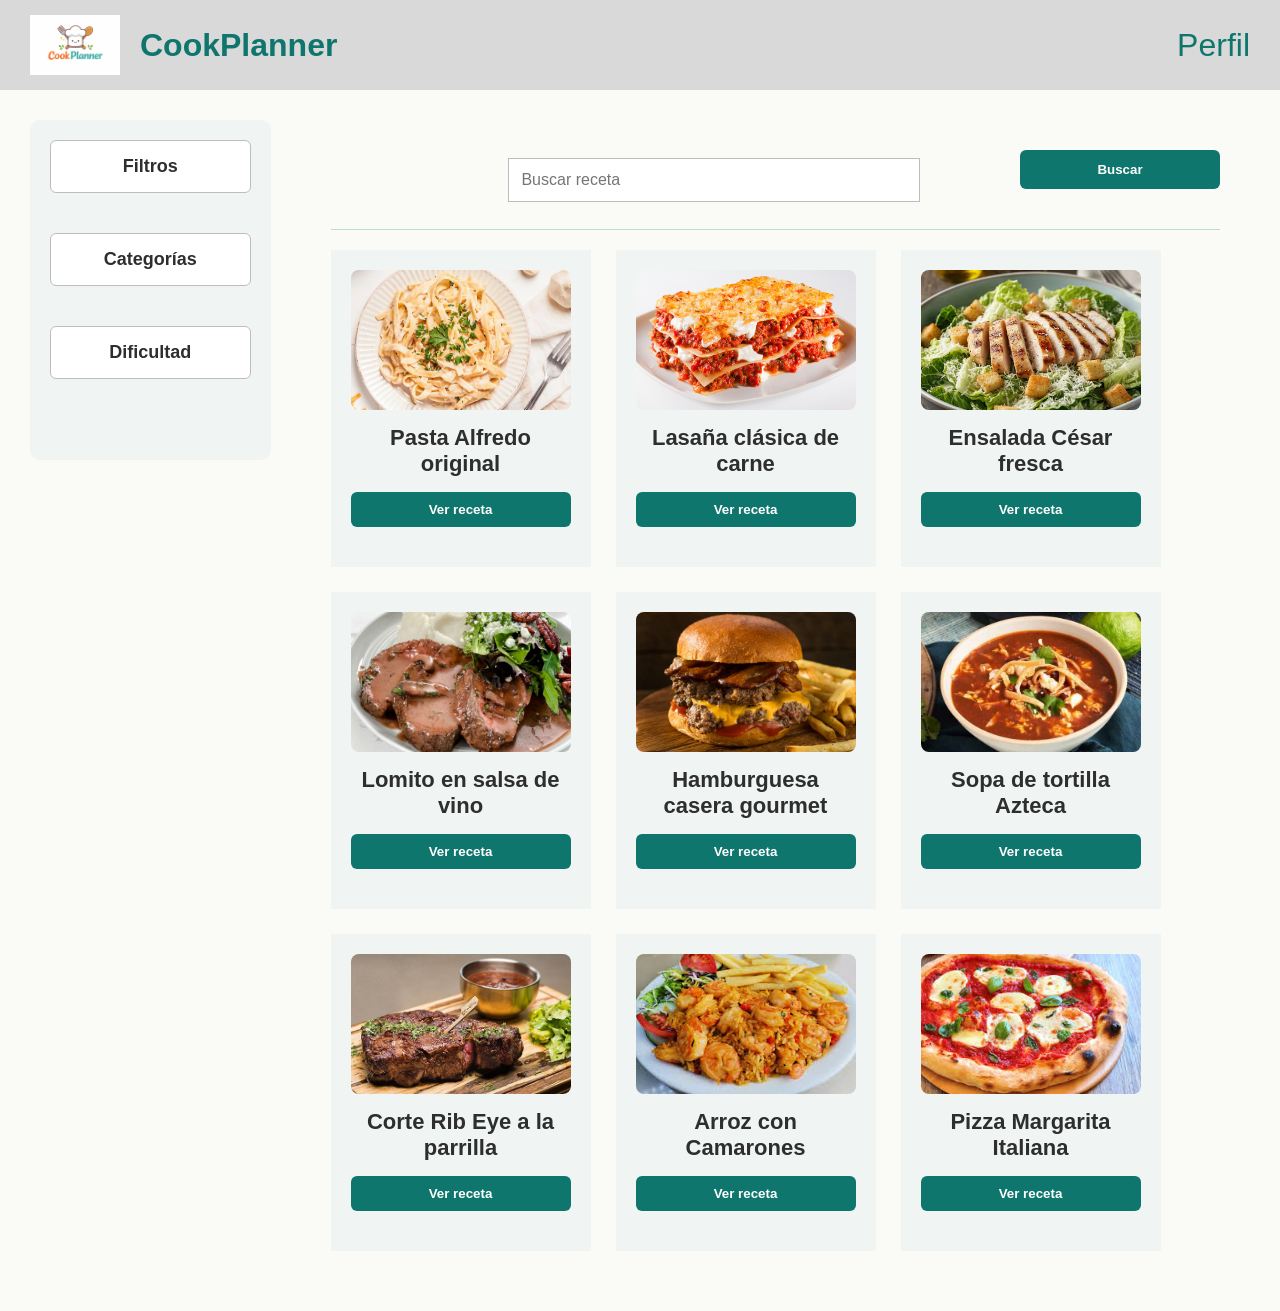
==== buscarReceta.html @ b3cd2c02 "[new]: se crea la página de buscar Receta" ====
<!DOCTYPE html>
<html lang="en">
<head>
    <meta charset="UTF-8">
    <meta name="viewport" content="width=device-width, initial-scale=1.0">

    <!--Enlazar en CSS-->
    <link rel="stylesheet" href="css/global.css">
    <link rel="stylesheet" href="css/buscarReceta.css">

    <title>buscarReceta</title>

</head>
<body>
    <header class = "contenedorHeader">
        <div class = "contenedorIzquierdo">
            <img class = "logo" src="assets/CookPlanner Logo.png" alt="Logo de CookPlanner">
            <h1 class = "tituloPrincipal">CookPlanner</h1>
        </div>
            
        <div class = "contenedorDerecho">
            <a class = "tituloPrincipal" href="https://support.google.com/mail/answer/56256?hl=es">Perfil</a>
        </div>
    </header>

    <main class = "contenedorPrincipal">

        <section class="contenedorOpciones">
            <button type="button">Filtros</button>
            <button type="button">Categorías</button>
            <button type="button">Dificultad</button>
        </section>
    
        <section class="contenedorBusqueda">
            <div class="barraBusqueda">
                <input type="text" placeholder="Buscar receta">
                <button type="button">Buscar</button>
            </div>

            <div class="lineaSeparadora"></div>

            <section class="contenedorTarjetas">

                <div class="tarjetaReceta">
                    <img src="assets/Pasta Alfredo.jpg" alt= "">
                    <h2>Pasta Alfredo original</h2>
                    <button type="button">Ver receta</button>
                </div>

                <div class="tarjetaReceta">
                    <img src="assets/Lasagna Carne.png" alt= "">
                    <h2>Lasaña clásica de carne</h2>
                    <button type="button">Ver receta</button>
                </div>

                <div class="tarjetaReceta">
                    <img src="assets/Ensalada Cesar Fresca.avif" alt= "">
                    <h2>Ensalada César fresca</h2>
                    <button type="button">Ver receta</button>
                </div>

                <div class="tarjetaReceta">
                    <img src="assets/Lomo-de-Res-con-Salsa-de-Vino-5354-1100x825.jpg" alt= "">
                    <h2>Lomito en salsa de vino</h2>
                    <button type="button">Ver receta</button>
                </div>

                <div class="tarjetaReceta">
                    <img src="assets/Hamburguesa de la casa.jpg" alt= "">
                    <h2>Hamburguesa casera gourmet</h2>
                    <button type="button">Ver receta</button>
                </div>

                <div class="tarjetaReceta">
                    <img src="assets/Sopa azteca.jpeg" alt= "">
                    <h2>Sopa de tortilla Azteca</h2>
                    <button type="button">Ver receta</button>
                </div>

                <div class="tarjetaReceta">
                    <img src="assets/cortes-finos-rib-eye.jpg" alt= "">
                    <h2>Corte Rib Eye a la parrilla</h2>
                    <button type="button">Ver receta</button>
                </div>

                <div class="tarjetaReceta">
                    <img src="assets/Arroz con Camarones.jpg" alt= "">
                    <h2>Arroz con Camarones</h2>
                    <button type="button">Ver receta</button>
                </div>

                <div class="tarjetaReceta">
                    <img src="assets/Pizza Margarita.jpg" alt= "">
                    <h2>Pizza Margarita Italiana</h2>
                    <button type="button">Ver receta</button>
                </div>
            </section>
        </section>
    </main>

</body>
</html>
---- css/global.css ----
/* ESTILOS GENERALES DE LA PÁGINA */
body{
    margin: 0;
    font-family: Arial, sans-serif;
    background-color: #FAFAF7;
}

/* CONTENEDOR HEADER */
.contenedorHeader{
    display: flex;
    justify-content: space-between;
    align-items: center;
    background-color: #d9d9d9;
    padding: 15px 30px;
}

/* TÍTULO PRINCIPAL */
.tituloPrincipal{
    color: #0F766E;
    font-size: 32px;
    margin: 0;
}

/* LOGO */
.logo{
    width: 90px;
    height: auto;
    margin-right: 10px;
}

/* INPUTS GENERALES */
.campo input{
    width: 100%; /* Define el ancho */
    padding: 10px; /* Espacio interno del input */
    border: none;
    outline: none;
}

/* BOTONES GENERALES */
button{
    background-color: #0F766E;
    color: #ffffff;
    border: none;
    padding: 12px;
    width: 100%; 
    font-weight: bold; /* Texto en negrita */
    cursor: pointer;
    border-radius: 5px;
    margin-bottom: 20px;
}

/* EFECTO AL PASAR EL MOUSE */
button:hover{
    background-color: #115E59;
}

/* ENLACES GENERALES */
a{
    text-decoration: none; /* Me quita lo subrayado */
    color: #0F766E;
}
---- css/buscarReceta.css ----
/* CONTENEDOR AL LADO IZQUIERO */
.contenedorIzquierdo{
    display: flex; /* Acomoda elementos en fila */
    align-items: center; /* Centra verticalmente */
    gap: 10px; /* Espacio entre elementos */
}

/* CONTENEDOR AL LADO DERECHO */
.contenedorDerecho{
    display: flex; /* Acomoda elementos en fila */
    align-items: center; /* Centra verticalmente */
    gap: 10px; /* Espacio entre elementos */
}

/* CONTENEDOR DE TODA LA PAGINA */
.contenedorPrincipal{
    display: flex;
    flex-direction: row;
    align-items: flex-start;
    gap: 30px;
    padding: 30px;
}

/* CONTENEDOR DE OPCIONES */
.contenedorOpciones{
    display: flex;
    flex-direction: column;
    justify-content: flex-start;
    align-items: center;
    width: 220px;
    min-height: 300px;
    background-color: #F0F4F3;
    padding: 20px;
    border-radius: 10px;
    gap: 20px;
}

/* BOTON DE OPCIONES */
.contenedorOpciones button{
    width: 100%;
    padding: 15px;
    background-color: white;
    color: #2E2E2E;
    border: 1px solid #bdbdbd;
    border-radius: 6px;
    font-size: 18px;
    font-weight: bold;
    cursor: pointer;
}

/* EFECTO AL PASAR EL MOUSE */
.contenedorOpciones button:hover{
    background-color: #DDEBE8;
}

/* CONTENEDOR BUSQUEDA */
.contenedorBusqueda{
    display: flex;
    flex-direction: column;
    align-items: flex-end;
    padding: 30px;
    width: 80%;
    gap: 20px;
}

/* BARRA DE BUSQUEDA */
.barraBusqueda{
    display: flex;
    align-items: center;
    gap: 15px;
    width: 80%;
    gap: 100px;
}

/* INPUT DE BUSQUEDA */
.barraBusqueda input{
    flex: 1; /* hace que el input se estire y ocupe el espacio libre */
    padding: 12px; /* Espacio dentro, lo que van a ingresar en el input */
    border: 1px solid #bdbdbd;
    font-size: 16px;
}

/* BOTON BUSCAR */
.barraBusqueda button{
    background-color: #0F766E;
    color: white;
    border: none;
    padding: 12px 20px;
    font-weight: bold;
    border-radius: 6px;
    cursor: pointer;
    max-width: 200px;
}

/* EFECTO AL PASAR EL MOUSE */
.barraBusqueda button:hover{
    background-color: #115E59;
}

/* LINEA SEPARADORA*/
.lineaSeparadora{
    width: 100%;
    height: 1px;
    background-color: #bddbdb;
}

/* CONTENEDOR DE TODAS LAS TARJETAS */
.contenedorTarjetas{
    display: flex;
    flex-wrap: wrap; /* Cuando ya no caben, baja las siguientes a otra fila */
    gap: 25px; /* Deja espacio entre tarjetas */
    width: 100%; /* Hace que use bien el espacio debajo de la línea */
}

/* TARJETA DE RECETA */
.tarjetaReceta{
    display: flex;
    flex-direction: column;
    align-items: center;
    background-color: #F0F4F3;
    padding: 20px;
    width: 220px;
    gap: 15px;
    text-align: center;
}

/* IMAGEN DE LA TARJETA */
.tarjetaReceta img{
    width: 100%;
    height: 140px;
    object-fit: cover;
    border-radius: 8px;
}

/* TITULO DE LA RECETA */
.tarjetaReceta h2{
    margin: 0;
    font-size: 22px;
    color: #2E2E2E;
}

/* BOTON DE LA TARJETA */
.tarjetaReceta button{
    background-color: #0F766E;
    color: white;
    border: none;
    padding: 10px 15px;
    font-weight: bold;
    border-radius: 6px;
    cursor: pointer;
}

/* EFECTO AL PASAR EL MOUSE */
.tarjetaReceta button:hover{
    background-color: #115E59;
}
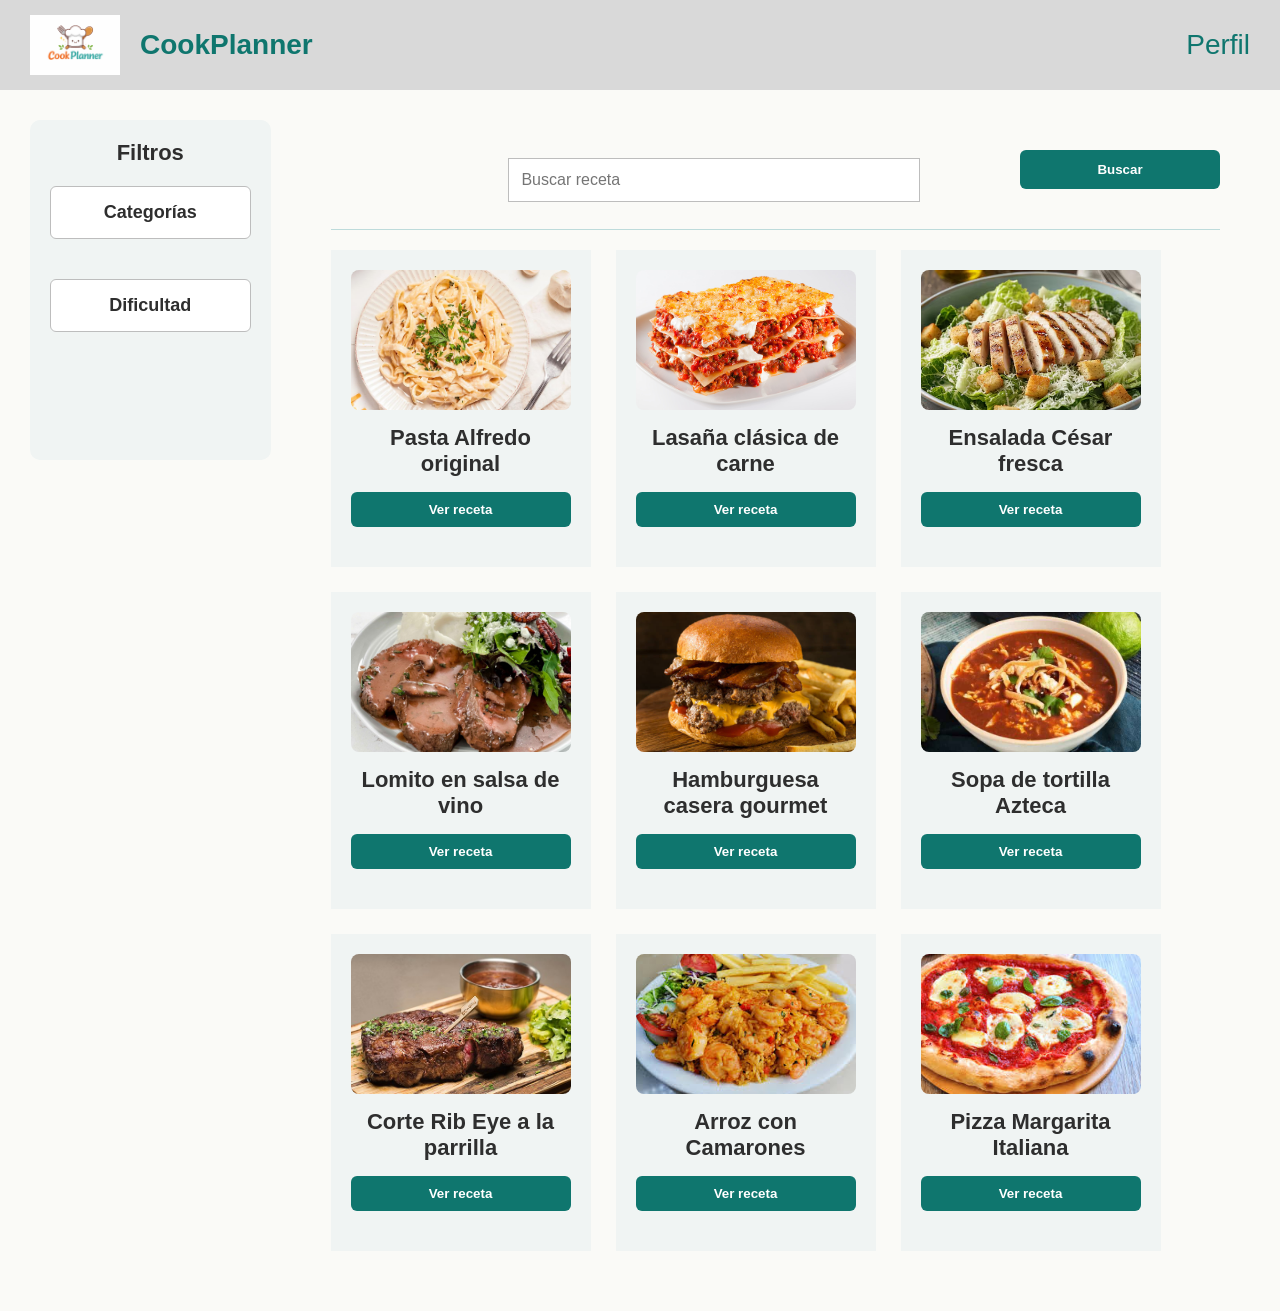
==== commit 34200b35: "[style]: se cambia boton de filtros por titulo en la pantalla buscar receta" ====
--- a/buscarReceta.html
+++ b/buscarReceta.html
@@ -1,5 +1,5 @@
 <!DOCTYPE html>
-<html lang="en">
+<html lang="es">
 <head>
     <meta charset="UTF-8">
     <meta name="viewport" content="width=device-width, initial-scale=1.0">
@@ -8,7 +8,7 @@
     <link rel="stylesheet" href="css/global.css">
     <link rel="stylesheet" href="css/buscarReceta.css">
 
-    <title>buscarReceta</title>
+    <title>Buscar Receta</title>
 
 </head>
 <body>
@@ -26,7 +26,7 @@
     <main class = "contenedorPrincipal">
 
         <section class="contenedorOpciones">
-            <button type="button">Filtros</button>
+            <h2>Filtros</h2>
             <button type="button">Categorías</button>
             <button type="button">Dificultad</button>
         </section>
--- a/css/global.css
+++ b/css/global.css
@@ -17,7 +17,7 @@
 /* TÍTULO PRINCIPAL */
 .tituloPrincipal{
     color: #0F766E;
-    font-size: 32px;
+    font-size: 28px;
     margin: 0;
 }
 
--- a/css/buscarReceta.css
+++ b/css/buscarReceta.css
@@ -1,15 +1,69 @@
-/* CONTENEDOR AL LADO IZQUIERO */
+/* ESTILOS GENERALES DE LA PÁGINA */
+body{
+    margin: 0;
+    font-family: Arial, sans-serif;
+    background-color: #FAFAF7;
+}
+
+/* CONTENEDOR HEADER */
+.contenedorHeader{
+    display: flex;
+    justify-content: space-between;
+    align-items: center;
+    background-color: #d9d9d9;
+    padding: 15px 30px;
+}
+
+/* TÍTULO PRINCIPAL */
+.tituloPrincipal{
+    color: #0F766E;
+    font-size: 28px;
+    margin: 0;
+}
+
+/* LOGO */
+.logo{
+    width: 90px;
+    height: auto;
+    margin-right: 10px;
+}
+
+/* ENLACES GENERALES */
+a{
+    text-decoration: none;
+    color: #0F766E;
+}
+
+/* BOTONES GENERALES */
+button{
+    background-color: #0F766E;
+    color: #ffffff;
+    border: none;
+    padding: 12px;
+    width: 100%;
+    font-weight: bold;
+    cursor: pointer;
+    border-radius: 5px;
+    margin-bottom: 20px;
+}
+
+/* EFECTO AL PASAR EL MOUSE */
+button:hover{
+    background-color: #115E59;
+}
+
+/* CONTENEDOR AL LADO IZQUIERDO */
 .contenedorIzquierdo{
-    display: flex; /* Acomoda elementos en fila */
-    align-items: center; /* Centra verticalmente */
-    gap: 10px; /* Espacio entre elementos */
+    display: flex;
+    align-items: center;
+    gap: 10px;
 }
 
 /* CONTENEDOR AL LADO DERECHO */
 .contenedorDerecho{
-    display: flex; /* Acomoda elementos en fila */
-    align-items: center; /* Centra verticalmente */
-    gap: 10px; /* Espacio entre elementos */
+    display: flex;
+    align-items: center;
+    gap: 10px;
 }
 
 /* CONTENEDOR DE TODA LA PAGINA */
@@ -67,15 +121,14 @@
 .barraBusqueda{
     display: flex;
     align-items: center;
-    gap: 15px;
     width: 80%;
     gap: 100px;
 }
 
 /* INPUT DE BUSQUEDA */
 .barraBusqueda input{
-    flex: 1; /* hace que el input se estire y ocupe el espacio libre */
-    padding: 12px; /* Espacio dentro, lo que van a ingresar en el input */
+    flex: 1;
+    padding: 12px;
     border: 1px solid #bdbdbd;
     font-size: 16px;
 }
@@ -97,7 +150,7 @@
     background-color: #115E59;
 }
 
-/* LINEA SEPARADORA*/
+/* LINEA SEPARADORA */
 .lineaSeparadora{
     width: 100%;
     height: 1px;
@@ -107,9 +160,9 @@
 /* CONTENEDOR DE TODAS LAS TARJETAS */
 .contenedorTarjetas{
     display: flex;
-    flex-wrap: wrap; /* Cuando ya no caben, baja las siguientes a otra fila */
-    gap: 25px; /* Deja espacio entre tarjetas */
-    width: 100%; /* Hace que use bien el espacio debajo de la línea */
+    flex-wrap: wrap;
+    gap: 25px;
+    width: 100%;
 }
 
 /* TARJETA DE RECETA */
@@ -133,7 +186,7 @@
 }
 
 /* TITULO DE LA RECETA */
-.tarjetaReceta h2{
+h2{
     margin: 0;
     font-size: 22px;
     color: #2E2E2E;
